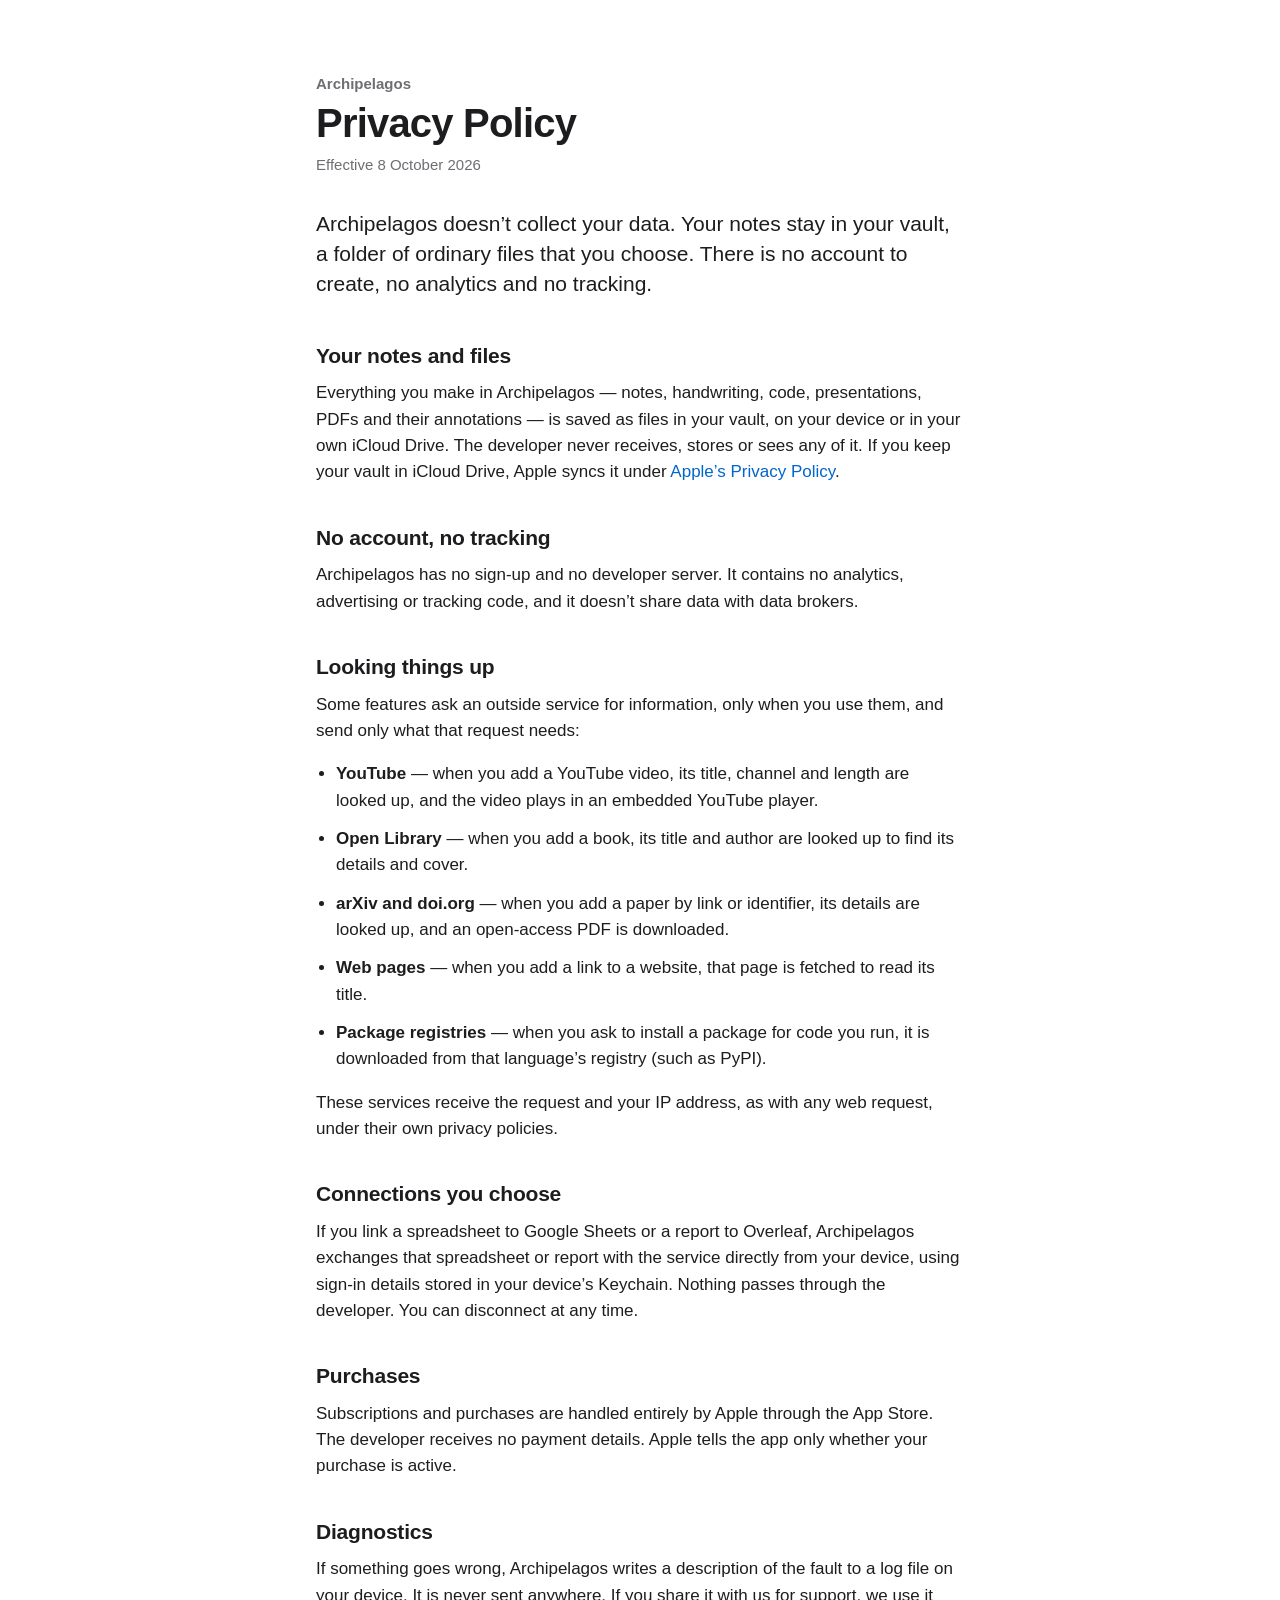
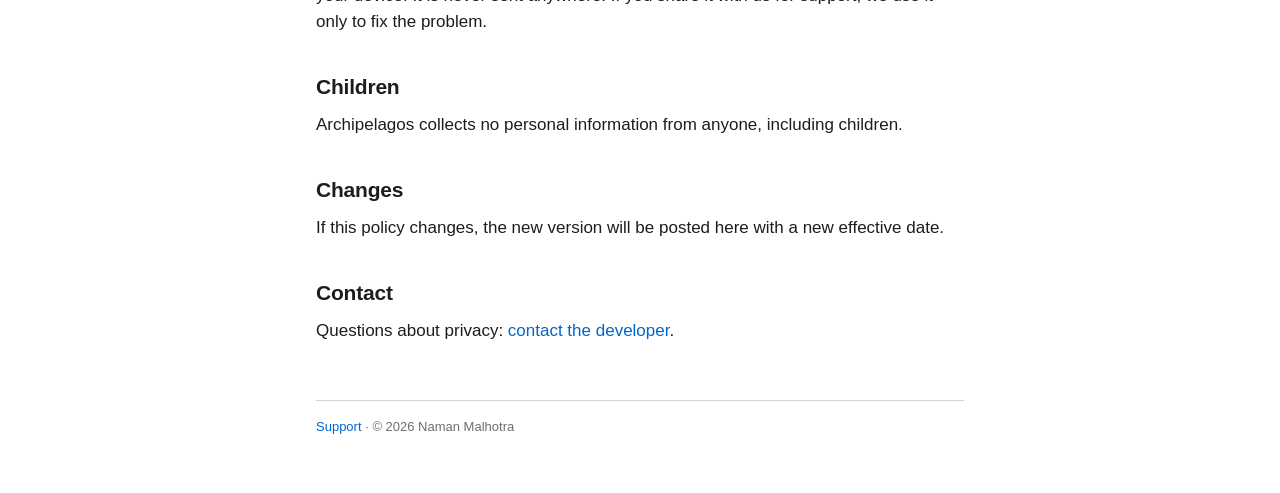
==== privacy/index.html @ 57c7a8ad "Privacy Policy and Support pages for Archipelagos Co-Authored-By: Claude Opus 5.5 <noreply@anthropic" ====
<!doctype html>
<html lang="en">
<head>
<meta charset="utf-8">
<meta name="viewport" content="width=device-width, initial-scale=1">
<title>Archipelagos Privacy Policy</title>
<meta name="description" content="Archipelagos keeps your notes in your own vault. No account, no tracking, no data collected.">
<link rel="stylesheet" href="../site.css">
</head>
<body>
<main>
<p class="eyebrow">Archipelagos</p>
<h1>Privacy Policy</h1>
<p class="updated">Effective 8 October 2026</p>

<p class="lede">Archipelagos doesn’t collect your data. Your notes stay in your vault, a folder of ordinary files that you choose. There is no account to create, no analytics and no tracking.</p>

<h2>Your notes and files</h2>
<p>Everything you make in Archipelagos — notes, handwriting, code, presentations, PDFs and their annotations — is saved as files in your vault, on your device or in your own iCloud Drive. The developer never receives, stores or sees any of it. If you keep your vault in iCloud Drive, Apple syncs it under <a href="https://www.apple.com/legal/privacy/">Apple’s Privacy Policy</a>.</p>

<h2>No account, no tracking</h2>
<p>Archipelagos has no sign-up and no developer server. It contains no analytics, advertising or tracking code, and it doesn’t share data with data brokers.</p>

<h2>Looking things up</h2>
<p>Some features ask an outside service for information, only when you use them, and send only what that request needs:</p>
<ul>
<li><strong>YouTube</strong> — when you add a YouTube video, its title, channel and length are looked up, and the video plays in an embedded YouTube player.</li>
<li><strong>Open Library</strong> — when you add a book, its title and author are looked up to find its details and cover.</li>
<li><strong>arXiv and doi.org</strong> — when you add a paper by link or identifier, its details are looked up, and an open-access PDF is downloaded.</li>
<li><strong>Web pages</strong> — when you add a link to a website, that page is fetched to read its title.</li>
<li><strong>Package registries</strong> — when you ask to install a package for code you run, it is downloaded from that language’s registry (such as PyPI).</li>
</ul>
<p>These services receive the request and your IP address, as with any web request, under their own privacy policies.</p>

<h2>Connections you choose</h2>
<p>If you link a spreadsheet to Google Sheets or a report to Overleaf, Archipelagos exchanges that spreadsheet or report with the service directly from your device, using sign-in details stored in your device’s Keychain. Nothing passes through the developer. You can disconnect at any time.</p>

<h2>Purchases</h2>
<p>Subscriptions and purchases are handled entirely by Apple through the App Store. The developer receives no payment details. Apple tells the app only whether your purchase is active.</p>

<h2>Diagnostics</h2>
<p>If something goes wrong, Archipelagos writes a description of the fault to a log file on your device. It is never sent anywhere. If you share it with us for support, we use it only to fix the problem.</p>

<h2>Children</h2>
<p>Archipelagos collects no personal information from anyone, including children.</p>

<h2>Changes</h2>
<p>If this policy changes, the new version will be posted here with a new effective date.</p>

<h2>Contact</h2>
<p>Questions about privacy: <a href="https://github.com/malhotranaman/archipelagos-site/issues/new">contact the developer</a>.</p>

<footer><a href="../support/">Support</a> · © 2026 Naman Malhotra</footer>
</main>
</body>
</html>
---- site.css ----
:root { color-scheme: light dark; --text: #1d1d1f; --muted: #6e6e73; --link: #0066cc; --bg: #fff; --rule: #d2d2d7; }
@media (prefers-color-scheme: dark) { :root { --text: #f5f5f7; --muted: #a1a1a6; --link: #2997ff; --bg: #000; --rule: #424245; } }
* { box-sizing: border-box; }
body { margin: 0; background: var(--bg); color: var(--text); font: 17px/1.55 -apple-system, BlinkMacSystemFont, "SF Pro Text", "Helvetica Neue", sans-serif; -webkit-font-smoothing: antialiased; }
main { max-width: 680px; margin: 0 auto; padding: 72px 16px 56px; }
.eyebrow { margin: 0 0 6px; color: var(--muted); font-size: 15px; font-weight: 600; }
h1 { margin: 0; font-size: 40px; line-height: 1.1; letter-spacing: -0.02em; }
.updated { margin: 8px 0 32px; color: var(--muted); font-size: 15px; }
.lede { font-size: 21px; line-height: 1.45; margin: 0 0 40px; }
h2 { margin: 36px 0 8px; font-size: 21px; letter-spacing: -0.01em; }
p, li { margin: 0 0 12px; }
ul { padding-left: 20px; }
a { color: var(--link); text-decoration: none; }
a:hover { text-decoration: underline; }
footer { margin-top: 56px; padding-top: 16px; border-top: 1px solid var(--rule); color: var(--muted); font-size: 13px; }
@media (max-width: 600px) { main { padding-top: 48px; } h1 { font-size: 32px; } .lede { font-size: 19px; } }
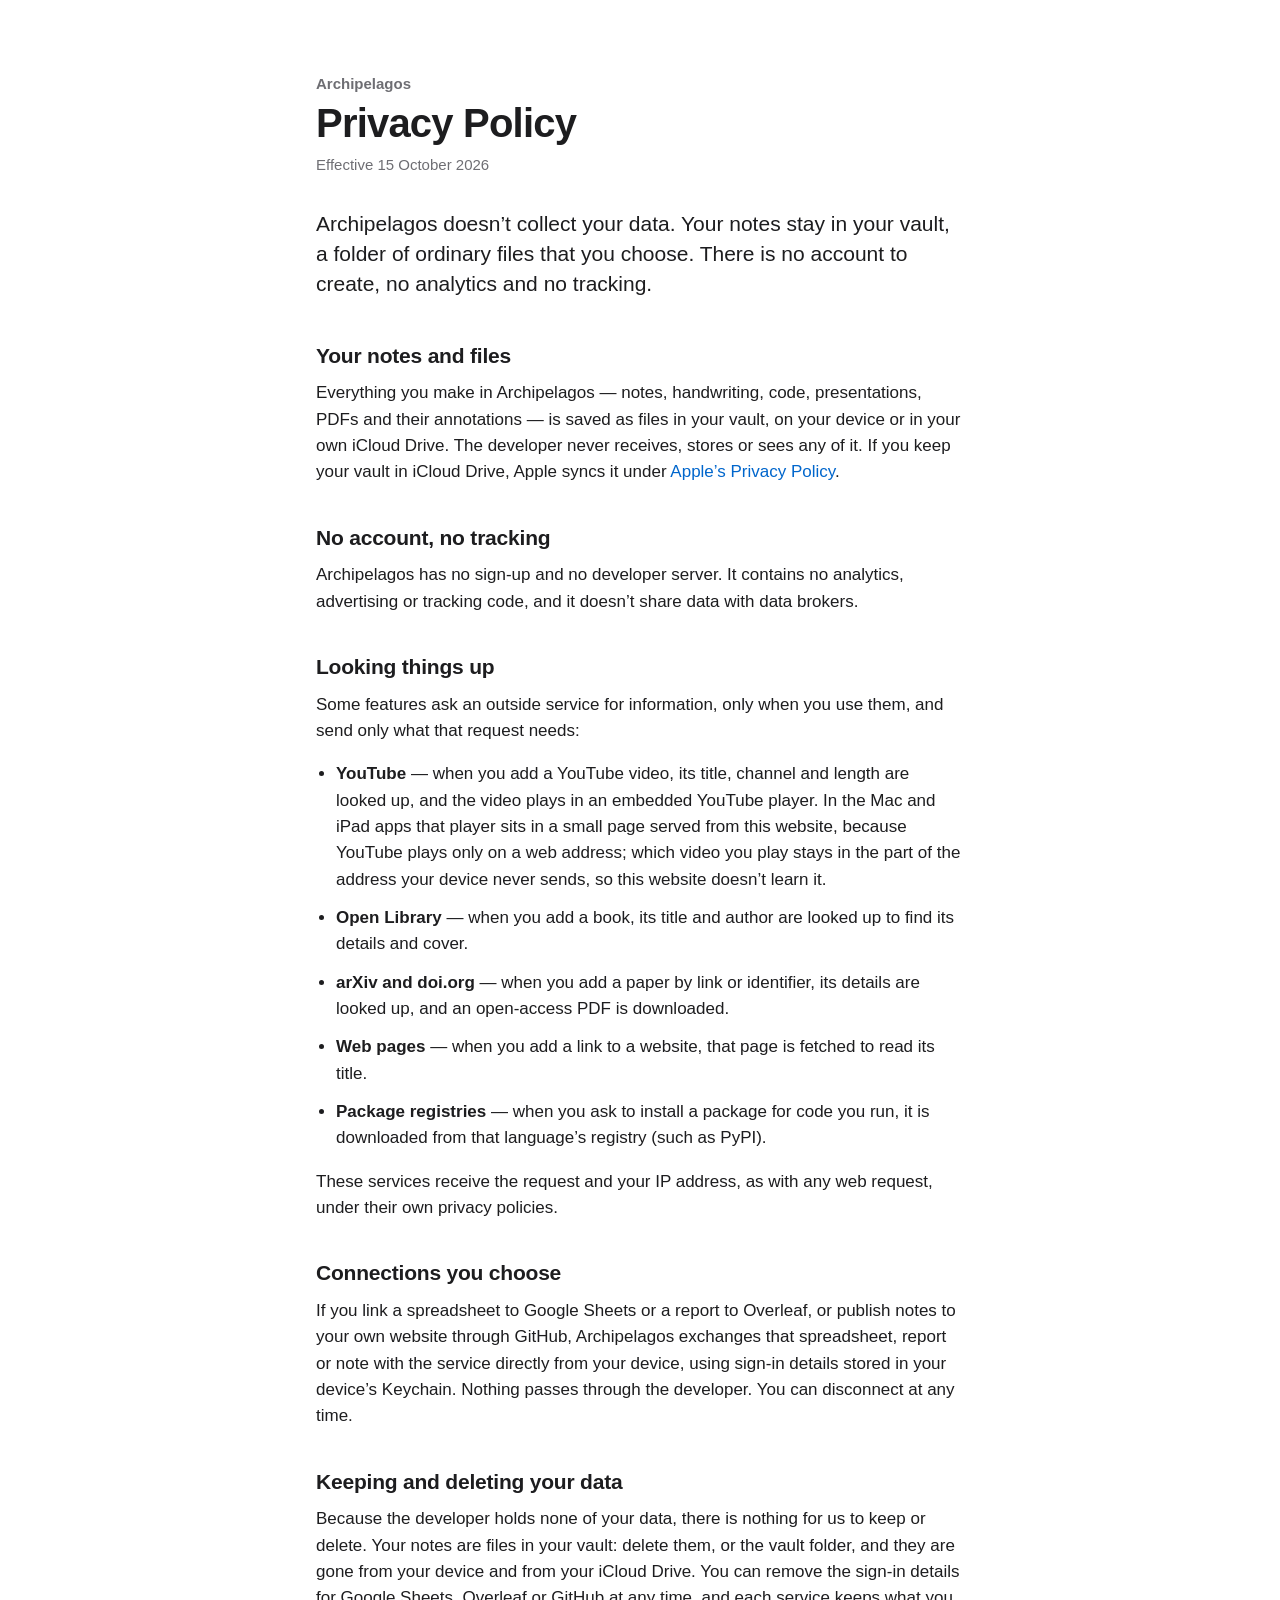
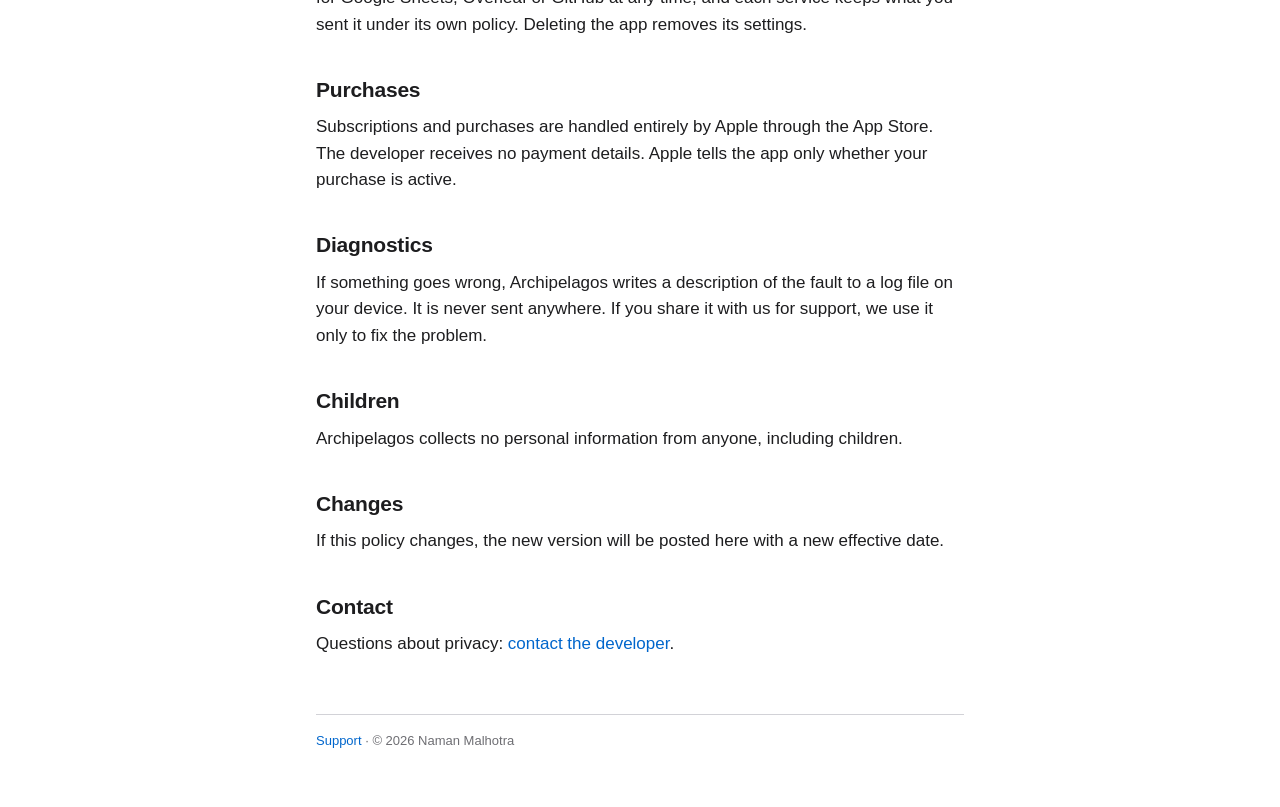
==== commit 7720cac0: "YouTube player page for the apps, and the privacy policy of 15 October 2026 The Mac and iPad apps lo" ====
--- a/privacy/index.html
+++ b/privacy/index.html
@@ -11,7 +11,7 @@
 <main>
 <p class="eyebrow">Archipelagos</p>
 <h1>Privacy Policy</h1>
-<p class="updated">Effective 8 October 2026</p>
+<p class="updated">Effective 15 October 2026</p>
 
 <p class="lede">Archipelagos doesn’t collect your data. Your notes stay in your vault, a folder of ordinary files that you choose. There is no account to create, no analytics and no tracking.</p>
 
@@ -24,7 +24,7 @@
 <h2>Looking things up</h2>
 <p>Some features ask an outside service for information, only when you use them, and send only what that request needs:</p>
 <ul>
-<li><strong>YouTube</strong> — when you add a YouTube video, its title, channel and length are looked up, and the video plays in an embedded YouTube player.</li>
+<li><strong>YouTube</strong> — when you add a YouTube video, its title, channel and length are looked up, and the video plays in an embedded YouTube player. In the Mac and iPad apps that player sits in a small page served from this website, because YouTube plays only on a web address; which video you play stays in the part of the address your device never sends, so this website doesn’t learn it.</li>
 <li><strong>Open Library</strong> — when you add a book, its title and author are looked up to find its details and cover.</li>
 <li><strong>arXiv and doi.org</strong> — when you add a paper by link or identifier, its details are looked up, and an open-access PDF is downloaded.</li>
 <li><strong>Web pages</strong> — when you add a link to a website, that page is fetched to read its title.</li>
@@ -33,7 +33,10 @@
 <p>These services receive the request and your IP address, as with any web request, under their own privacy policies.</p>
 
 <h2>Connections you choose</h2>
-<p>If you link a spreadsheet to Google Sheets or a report to Overleaf, Archipelagos exchanges that spreadsheet or report with the service directly from your device, using sign-in details stored in your device’s Keychain. Nothing passes through the developer. You can disconnect at any time.</p>
+<p>If you link a spreadsheet to Google Sheets or a report to Overleaf, or publish notes to your own website through GitHub, Archipelagos exchanges that spreadsheet, report or note with the service directly from your device, using sign-in details stored in your device’s Keychain. Nothing passes through the developer. You can disconnect at any time.</p>
+
+<h2>Keeping and deleting your data</h2>
+<p>Because the developer holds none of your data, there is nothing for us to keep or delete. Your notes are files in your vault: delete them, or the vault folder, and they are gone from your device and from your iCloud Drive. You can remove the sign-in details for Google Sheets, Overleaf or GitHub at any time, and each service keeps what you sent it under its own policy. Deleting the app removes its settings.</p>
 
 <h2>Purchases</h2>
 <p>Subscriptions and purchases are handled entirely by Apple through the App Store. The developer receives no payment details. Apple tells the app only whether your purchase is active.</p>
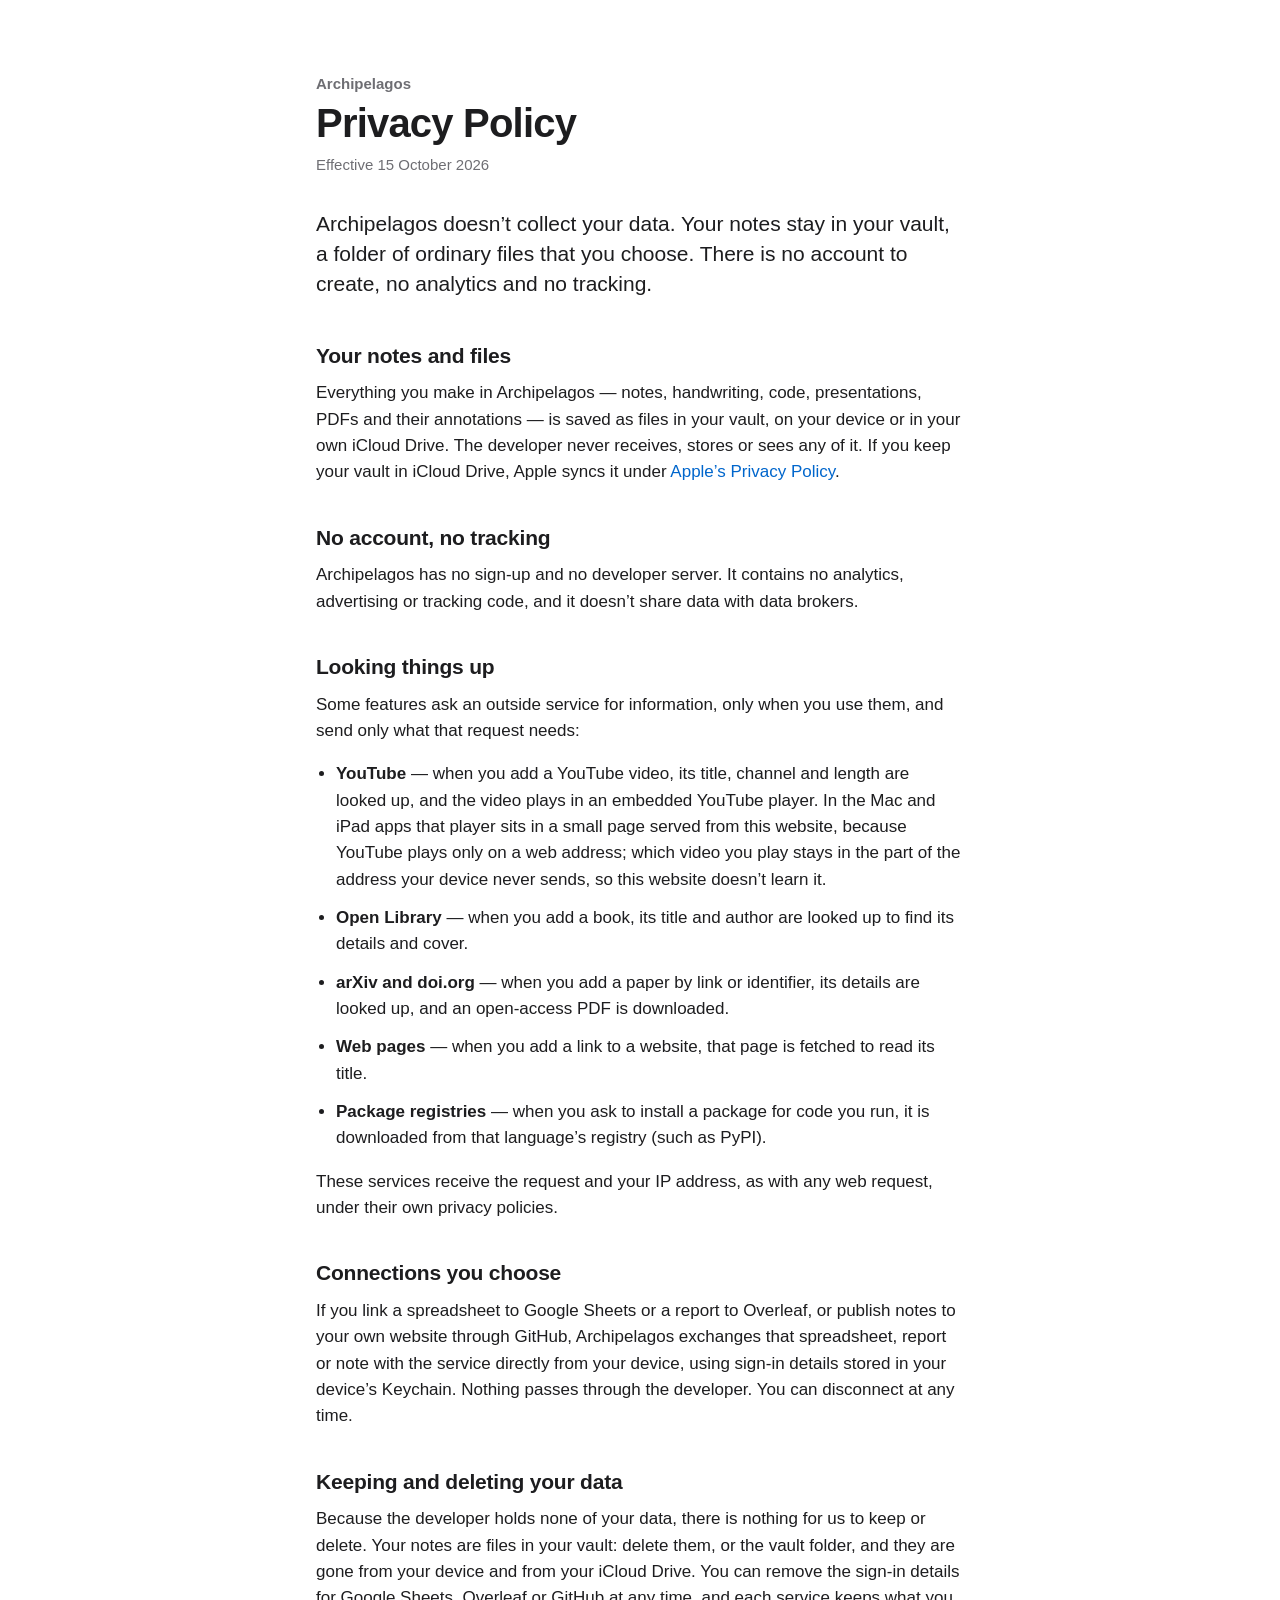
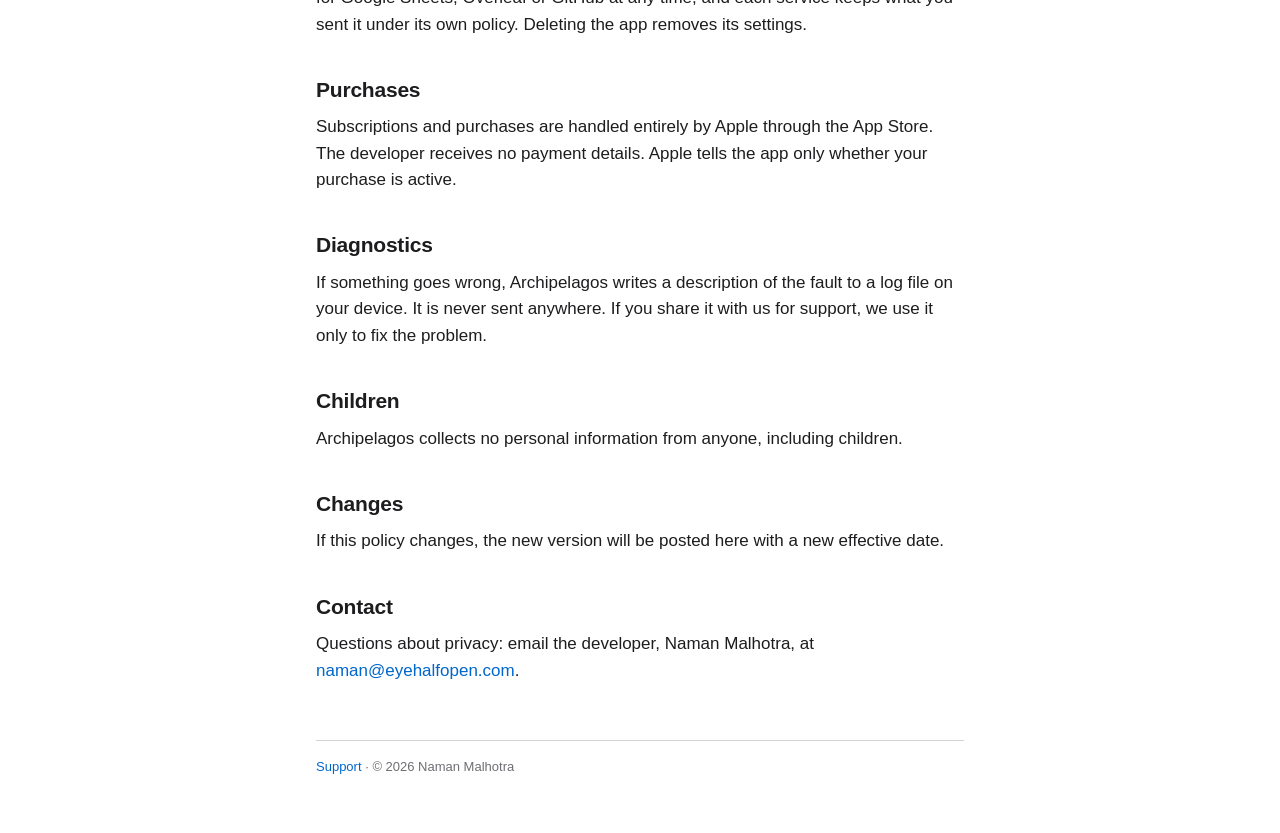
==== commit 1430c719: "Support: an email address to write to, and how to bring back the first-launch window Co-Authored-By:" ====
--- a/privacy/index.html
+++ b/privacy/index.html
@@ -51,7 +51,7 @@
 <p>If this policy changes, the new version will be posted here with a new effective date.</p>
 
 <h2>Contact</h2>
-<p>Questions about privacy: <a href="https://github.com/malhotranaman/archipelagos-site/issues/new">contact the developer</a>.</p>
+<p>Questions about privacy: email the developer, Naman Malhotra, at <a href="mailto:naman@eyehalfopen.com?subject=Archipelagos%20privacy">naman@eyehalfopen.com</a>.</p>
 
 <footer><a href="../support/">Support</a> · © 2026 Naman Malhotra</footer>
 </main>
